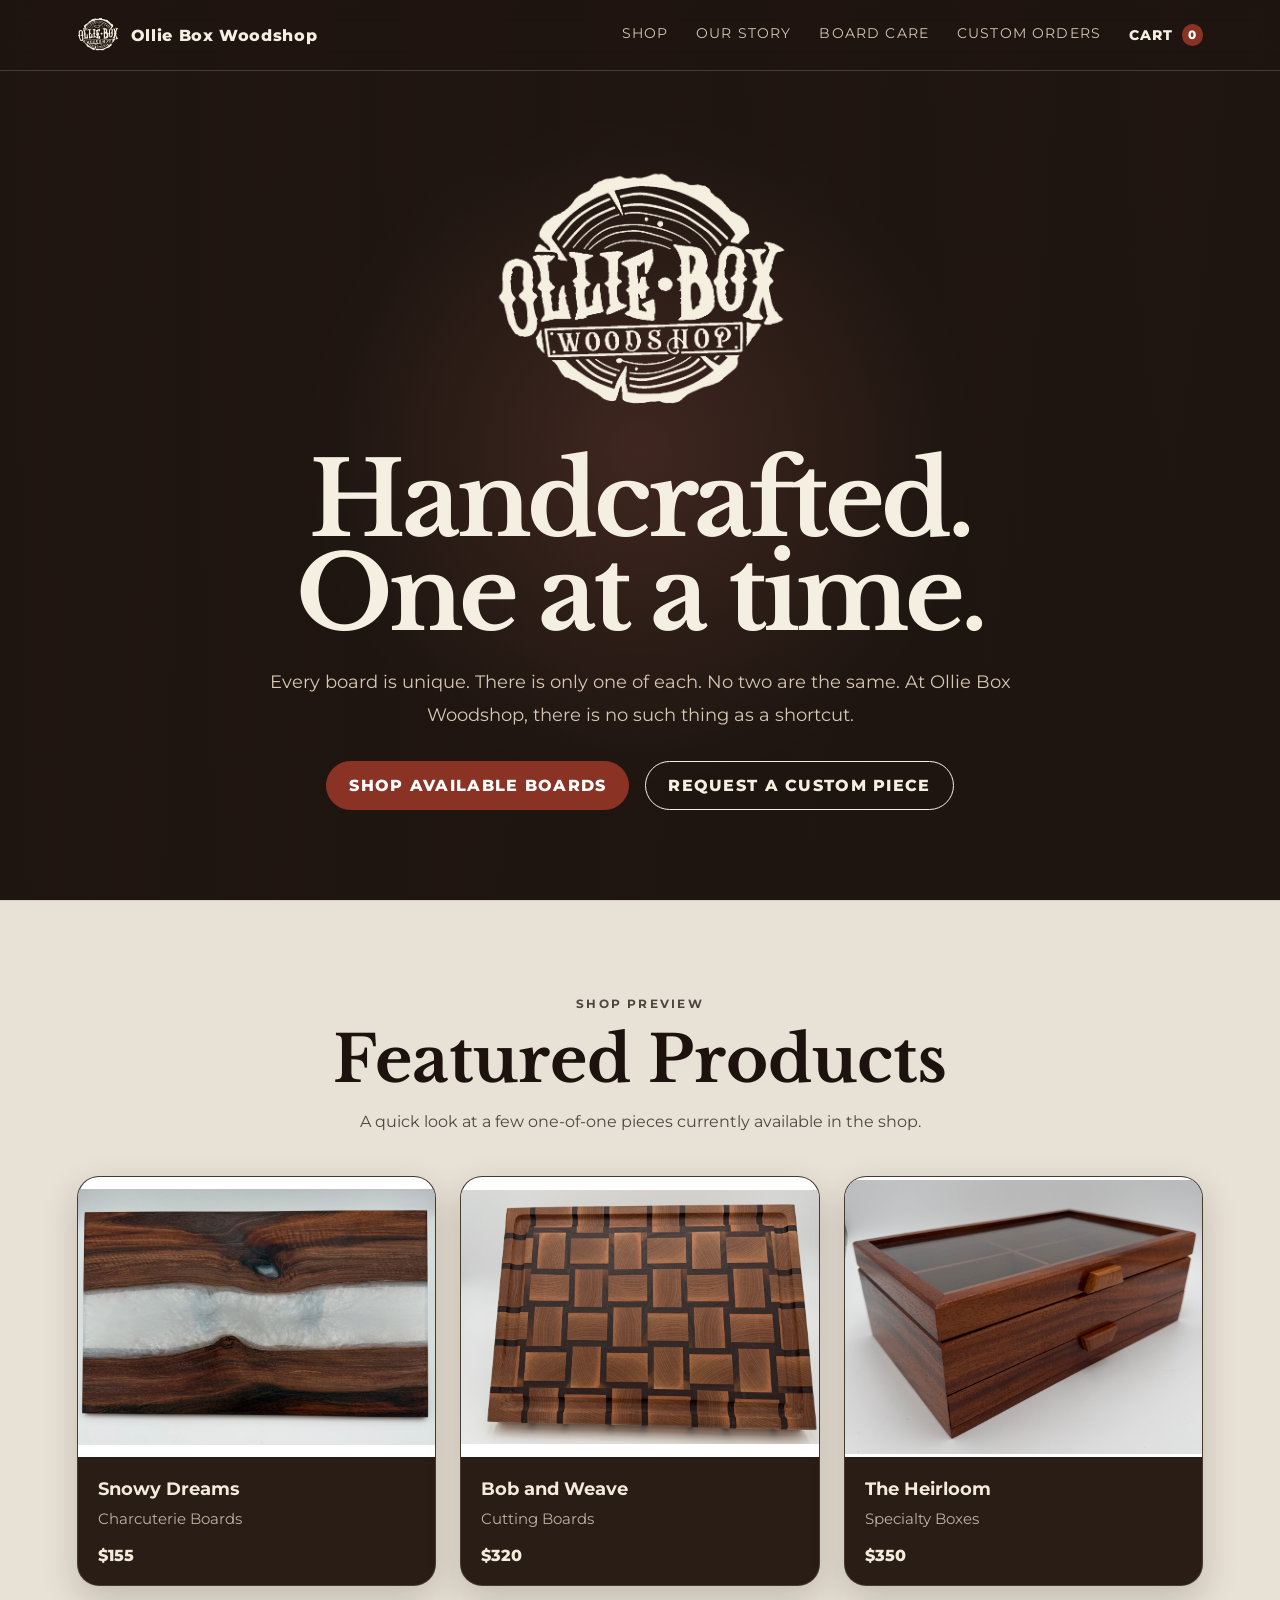
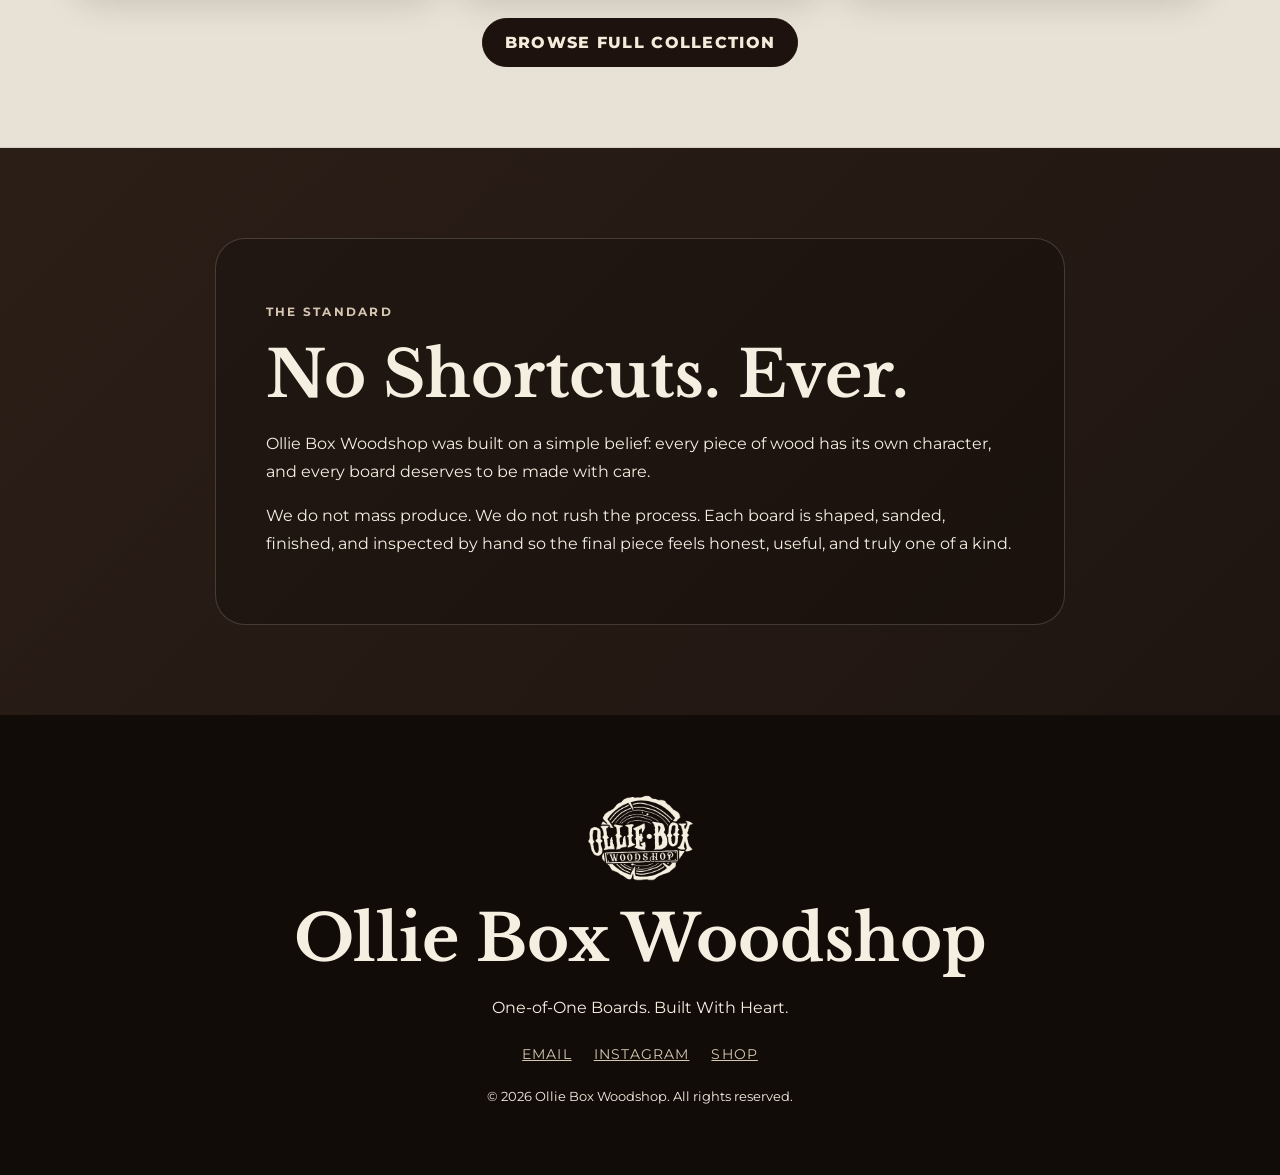
==== index.html @ d3691955 "Update index.html" ====
<!DOCTYPE html>
<html lang="en">
<head>
  <meta charset="UTF-8" />
  <meta name="viewport" content="width=device-width, initial-scale=1.0" />
  <title>Ollie Box Woodshop | One-of-One Boards</title>
  <meta name="description" content="Ollie Box Woodshop creates one-of-one handcrafted boards built with heart, integrity, and no shortcuts." />
  <link rel="preconnect" href="https://fonts.googleapis.com">
  <link rel="preconnect" href="https://fonts.gstatic.com" crossorigin>
  <link href="https://fonts.googleapis.com/css2?family=Libre+Baskerville:wght@400;700&family=Montserrat:wght@500;600;700;800&display=swap" rel="stylesheet">
  <link rel="stylesheet" href="styles.css" />
  <style>
    .hero-logo {
      background: transparent !important;
      border-radius: 0 !important;
      box-shadow: none !important;
      filter: none !important;
    }

    .footer img {
      background: transparent !important;
      border-radius: 0 !important;
      box-shadow: none !important;
      filter: brightness(0) saturate(100%) invert(92%) sepia(13%) saturate(318%) hue-rotate(337deg) brightness(105%) contrast(92%) !important;
    }

    .brand img {
      width: 42px;
      height: auto;
      background: transparent !important;
      border-radius: 0 !important;
      box-shadow: none !important;
      filter: brightness(0) saturate(100%) invert(92%) sepia(13%) saturate(318%) hue-rotate(337deg) brightness(105%) contrast(92%) !important;
    }

    .hero-logo {
      width: 300px;
      max-width: 60vw;
      height: auto !important;
      max-height: none !important;
      object-fit: contain !important;
      display: block;
      margin: 0 auto 0.5rem;
      padding-top: 0.25rem;
      filter: brightness(0) saturate(100%) invert(92%) sepia(13%) saturate(318%) hue-rotate(337deg) brightness(105%) contrast(92%) !important;
    }

    .hero h1 {
      font-size: clamp(4.25rem, 8vw, 6.5rem);
      line-height: 0.92;
      margin-bottom: 1.5rem;
      letter-spacing: -0.04em;
    }

    .home-featured-section {
      padding: 5rem 6vw;
      background: #e8e1d5;
      border-top: 1px solid rgba(29, 18, 13, 0.08);
      border-bottom: 1px solid rgba(29, 18, 13, 0.08);
    }

    .home-featured-header {
      max-width: 760px;
      margin: 0 auto 2.5rem;
      text-align: center;
    }

    .home-featured-header h2 {
      margin: 0.25rem 0 0.75rem;
      font-family: "Libre Baskerville", serif;
      font-size: clamp(2.5rem, 5vw, 4rem);
      line-height: 1;
      color: #1d120d;
    }

    .home-featured-header p {
      color: rgba(29, 18, 13, 0.75);
    }

    .home-featured-grid {
      display: grid;
      grid-template-columns: repeat(3, minmax(0, 1fr));
      gap: 1.5rem;
      max-width: 1180px;
      margin: 0 auto;
    }

    .home-product-card {
      display: flex;
      flex-direction: column;
      overflow: hidden;
      border: 1px solid rgba(244, 235, 218, 0.14);
      border-radius: 22px;
      background: #2a1d16;
      text-decoration: none;
      color: #f4ebda;
      transition: transform 0.2s ease, border-color 0.2s ease, background 0.2s ease, box-shadow 0.2s ease;
      box-shadow: 0 14px 36px rgba(29, 18, 13, 0.18);
    }

    .home-product-card:hover {
      transform: translateY(-6px);
      border-color: rgba(244, 235, 218, 0.32);
      background: #33231a;
      box-shadow: 0 18px 44px rgba(29, 18, 13, 0.24);
    }

    .home-product-card img {
      width: 100%;
      height: 280px;
      object-fit: contain;
      object-position: center;
      display: block;
      background: #ffffff;
      padding: 0;
      box-sizing: border-box;
      transform: none;
    }

    @media (max-width: 850px) {
      .hero {
        min-height: 86vh;
        padding: 7rem 1.25rem 4rem;
      }

      .hero-logo {
        width: 220px;
        max-width: 72vw;
        margin-bottom: 0.75rem;
        filter: brightness(0) saturate(100%) invert(92%) sepia(13%) saturate(318%) hue-rotate(337deg) brightness(105%) contrast(92%) !important;
      }

      .hero h1 {
        font-size: clamp(3.25rem, 16vw, 4.75rem);
        line-height: 0.94;
        margin-bottom: 1.25rem;
      }

      .hero-copy {
        max-width: 34rem;
        margin-left: auto;
        margin-right: auto;
        font-size: 1rem;
      }

      .hero-actions {
        width: 100%;
        align-items: stretch;
      }

      .hero-actions .btn {
        width: 100%;
        justify-content: center;
      }

      .home-featured-section {
        padding: 3.75rem 1.25rem;
      }

      .home-featured-header {
        margin-bottom: 2rem;
      }

      .home-featured-header h2 {
        font-size: clamp(2.25rem, 11vw, 3.25rem);
      }

      .home-product-card img {
        height: 260px;
      }
    }

    .home-product-info {
      padding: 1.25rem;
    }

    .home-product-info h3 {
      margin: 0 0 0.4rem;
      font-size: 1.15rem;
      color: #f4ebda;
    }

    .home-product-info p {
      margin: 0;
      color: rgba(244, 235, 218, 0.72);
      font-size: 0.95rem;
    }

    .home-product-price {
      display: block;
      margin-top: 0.8rem;
      font-weight: 800;
      color: #f4ebda;
    }

    .home-featured-actions {
      margin-top: 2rem;
      text-align: center;
    }

    .home-featured-actions .btn.secondary {
      background: #1d120d;
      border-color: #1d120d;
      color: #f4ebda;
    }

    .home-featured-actions .btn.secondary:hover {
      background: #2a1a13;
      border-color: #2a1a13;
      color: #f4ebda;
    }

    @media (max-width: 850px) {
      .home-featured-grid {
        grid-template-columns: 1fr;
        gap: 1.25rem;
      }

      .home-featured-actions .btn {
        width: 100%;
        justify-content: center;
      }
    }

    @media (max-width: 480px) {
      .hero {
        min-height: 82vh;
        padding-top: 6.5rem;
      }

      .hero-logo {
        width: 185px;
        max-width: 70vw;
        filter: brightness(0) saturate(100%) invert(92%) sepia(13%) saturate(318%) hue-rotate(337deg) brightness(105%) contrast(92%) !important;
      }

      .hero h1 {
        font-size: clamp(2.85rem, 15vw, 3.8rem);
      }

      .hero-copy {
        font-size: 0.95rem;
      }

      .home-product-card img {
        height: 230px;
      }
    }
  </style>
</head>
<body>
  <script>
window.SnipcartSettings = {
  publicApiKey: "YTI4NmY1ZGUtOWUxNy00MzVjLWI1ODAtMzYwZTI5MWE0ZTdlNjM5MTM4NjkxNjg4MDY2MTky",
  loadStrategy: "on-user-interaction",
  modalStyle: "side",
};
</script>

<script async src="https://cdn.snipcart.com/themes/v3.4.1/default/snipcart.js"></script>

<link rel="stylesheet" href="https://cdn.snipcart.com/themes/v3.4.1/default/snipcart.css" />

<div hidden id="snipcart"
data-api-key="YTI4NmY1ZGUtOWUxNy00MzVjLWI1ODAtMzYwZTI5MWE0ZTdlNjM5MTM4NjkxNjg4MDY2MTky"
data-config-add-product-behavior="none"
data-config-modal-style="side"></div>
  <header class="site-header">
    <a class="brand" href="index.html" aria-label="Ollie Box Woodshop Home">
      <img src="assets/logo-transparent.png" alt="Ollie Box Woodshop logo" />
      <span>Ollie Box Woodshop</span>
    </a>

<nav class="nav-links" aria-label="Main navigation">
  <a href="shop.html">Shop</a>
  <a href="our-story.html">Our Story</a>
  <a href="board-care.html">Board Care</a>
  <a href="custom-orders.html">Custom Orders</a>
  <button class="cart-button snipcart-checkout" type="button">
  Cart <span class="snipcart-items-count">0</span>
</button>
</nav>

    <button class="menu-toggle" aria-label="Open menu">☰</button>
  </header>

  <main id="home">
    <section class="hero">
      <div class="hero-overlay"></div>
      <div class="hero-content reveal">
        <img class="hero-logo" src="assets/logo-transparent.png" alt="Ollie Box Woodshop logo" />
        <h1>Handcrafted.<br>One at a time.</h1>
        <p class="hero-copy">Every board is unique. There is only one of each. No two are the same. At Ollie Box Woodshop, there is no such thing as a shortcut.</p>
        <div class="hero-actions">
          <a class="btn primary" href="shop.html">Shop Available Boards</a>
          <a class="btn secondary" href="custom-orders.html">Request a Custom Piece</a>
        </div>
      </div>
    </section>

    <section class="home-featured-section reveal" aria-labelledby="featured-boards-title">
      <div class="home-featured-header">
        <p class="eyebrow">Shop preview</p>
        <h2 id="featured-boards-title">Featured Products</h2>
        <p>A quick look at a few one-of-one pieces currently available in the shop.</p>
      </div>

      <div id="homeFeaturedProducts" class="home-featured-grid"></div>

      <div class="home-featured-actions">
        <a class="btn secondary" href="shop.html">Browse Full Collection</a>
      </div>
    </section>


    <section id="story" class="section story-section">
      <div class="story-card reveal">
        <p class="eyebrow">The standard</p>
        <h2>No Shortcuts. Ever.</h2>
        <p>Ollie Box Woodshop was built on a simple belief: every piece of wood has its own character, and every board deserves to be made with care.</p>
        <p>We do not mass produce. We do not rush the process. Each board is shaped, sanded, finished, and inspected by hand so the final piece feels honest, useful, and truly one of a kind.</p>
      </div>
    </section>
  </main>

  <footer id="contact" class="footer">
    <img src="assets/logo-transparent.png" alt="Ollie Box Woodshop logo" />
    <h2>Ollie Box Woodshop</h2>
    <p>One-of-One Boards. Built With Heart.</p>
    <div class="footer-links">
      <a href="mailto:ollieboxwoodshop@gmail.com">Email</a>
      <a href="https://instagram.com/ollieboxwoodshop" target="_blank" rel="noreferrer">Instagram</a>
      <a href="shop.html">Shop</a>
    </div>
    <small>© <span id="year"></span> Ollie Box Woodshop. All rights reserved.</small>
  </footer>

  <script>
    async function loadHomeFeaturedProducts() {
      const featuredContainer = document.getElementById("homeFeaturedProducts");
      if (!featuredContainer) return;

      try {
        const productPaths = ["products.json", "./products.json", "data/products.json", "assets/products.json"];
        let response = null;

        for (const path of productPaths) {
          response = await fetch(path, { cache: "no-store" });
          if (response.ok) break;
        }

        if (!response || !response.ok) throw new Error("Could not load products file");

        const products = await response.json();
        const productList = Array.isArray(products)
          ? products
          : products.products || products.items || products.boards || [];

        const availableProducts = productList.filter((product) => {
          const stockValue = Number(product.stock ?? product.inventory ?? product.quantity ?? 1);
          return stockValue > 0 && product.soldOut !== true;
        });

        const featuredProducts = availableProducts
          .filter((product) => product.featured === true || product.featured === "true")
          .slice(0, 3);

        const productsToShow = featuredProducts.length > 0
          ? featuredProducts
          : availableProducts.slice(0, 3);

        if (productsToShow.length === 0) {
          featuredContainer.innerHTML = "<p>No boards are currently available. Check back soon.</p>";
          return;
        }

        featuredContainer.innerHTML = productsToShow.map((product) => {
          const productName = product.name || product.title || "One-of-One Board";
          const rawPrice = product.price ?? product.priceAmount ?? product.amount ?? product.cost ?? "";
          const numericPrice = typeof rawPrice === "number"
            ? rawPrice
            : Number(String(rawPrice).replace(/[^0-9.]/g, ""));
          const productPrice = Number.isFinite(numericPrice) && numericPrice > 0
            ? `$${numericPrice.toLocaleString()}`
            : "View details";
          const productImage = Array.isArray(product.images) && product.images.length > 0
            ? product.images[0]
            : product.image || product.imageUrl || product.mainImage || product.photo || product.thumbnail || "";
          const rawCategory = product.category || product.woodType || "Handcrafted board";
          const productCategory = String(rawCategory)
            .replace(/-/g, " ")
            .replace(/\b\w/g, (letter) => letter.toUpperCase());
          const productId = product.id || product.slug || productName.toLowerCase().replace(/[^a-z0-9]+/g, "-").replace(/^-|-$/g, "");

          return `
            <a class="home-product-card" href="shop.html#${productId}">
              ${productImage ? `<img src="${productImage}" alt="${productName}">` : ""}
              <div class="home-product-info">
                <h3>${productName}</h3>
                <p>${productCategory}</p>
                <span class="home-product-price">${productPrice}</span>
              </div>
            </a>
          `;
        }).join("");
      } catch (error) {
        console.error("Featured boards failed to load:", error);
        featuredContainer.innerHTML = "<p>Featured boards are loading soon.</p>";
      }
    }

    loadHomeFeaturedProducts();
  </script>
  <script src="script.js"></script>
</body>
</html>
---- styles.css ----
:root {
  --dark: #1f1510;
  --wood: #2b1e17;
  --wood-light: #4a2f22;
  --cream: #f5efe2;
  --muted: #d6c7b3;
  --rust: #8a3324;
  --rust-dark: #632317;
  --line: rgba(245, 239, 226, 0.18);
  --shadow: 0 20px 60px rgba(0, 0, 0, 0.35);
}

* { box-sizing: border-box; }
html { scroll-behavior: smooth; }
body {
  margin: 0;
  background: var(--dark);
  color: var(--cream);
  font-family: Montserrat, Arial, sans-serif;
}
a { color: inherit; }

.site-header {
  position: fixed;
  z-index: 10;
  top: 0;
  width: 100%;
  display: flex;
  align-items: center;
  justify-content: space-between;
  padding: 14px 6vw;
  background: rgba(31, 21, 16, 0.88);
  backdrop-filter: blur(12px);
  border-bottom: 1px solid var(--line);
}
.brand { display: flex; align-items: center; gap: 12px; text-decoration: none; font-weight: 800; letter-spacing: .04em; }
.brand img {
  width: 42px;
  height: auto;
  object-fit: contain;
  background: transparent !important;
  border-radius: 0 !important;
  box-shadow: none !important;
  filter: brightness(0) saturate(100%) invert(92%) sepia(13%) saturate(318%) hue-rotate(337deg) brightness(105%) contrast(92%) !important;
}
.nav-links { display: flex; gap: 28px; font-size: 0.9rem; text-transform: uppercase; letter-spacing: .08em; }
.nav-links a { text-decoration: none; color: var(--muted); }
.nav-links a:hover { color: var(--cream); }
.menu-toggle { display: none; background: none; color: var(--cream); border: 0; font-size: 1.8rem; }

.hero {
  position: relative;
  min-height: 100vh;
  display: grid;
  place-items: center;
  text-align: center;
  padding: 130px 24px 70px;
  background:
    radial-gradient(circle at center, rgba(138,51,36,.18), transparent 38%),
    linear-gradient(135deg, rgba(31,21,16,.85), rgba(31,21,16,.95)),
    repeating-linear-gradient(90deg, #21150f 0, #2f1f17 90px, #241812 180px);
}
.hero-content { max-width: 900px; }
.hero-logo { width: min(280px, 65vw); border-radius: 50%; box-shadow: var(--shadow); margin-bottom: 24px; }
.eyebrow { color: var(--muted); text-transform: uppercase; letter-spacing: .18em; font-weight: 700; font-size: .78rem; }
h1, h2, h3 { margin: 0; }
h1 { font-family: 'Libre Baskerville', serif; font-size: clamp(3rem, 8vw, 6.8rem); line-height: .95; }
h2 { font-family: 'Libre Baskerville', serif; font-size: clamp(2rem, 5vw, 4rem); }
h3 { font-size: 1.1rem; }
p { line-height: 1.75; }
.hero-copy { max-width: 720px; margin: 24px auto; color: var(--muted); font-size: 1.15rem; }
.hero-actions { display: flex; justify-content: center; gap: 16px; flex-wrap: wrap; }
.btn {
  display: inline-flex;
  align-items: center;
  justify-content: center;
  border: 1px solid var(--cream);
  padding: 14px 22px;
  border-radius: 999px;
  text-decoration: none;
  font-weight: 800;
  text-transform: uppercase;
  letter-spacing: .08em;
  cursor: pointer;
}
.btn.primary { background: var(--rust); border-color: var(--rust); color: white; }
.btn.primary:hover { background: var(--rust-dark); }
.btn.secondary:hover { background: rgba(245,239,226,.1); }
.btn.small { padding: 10px 16px; font-size: .75rem; background: transparent; color: var(--cream); }

.motto-band { padding: 42px 20px; text-align: center; background: var(--cream); color: var(--dark); }
.motto-band p { font-family: 'Libre Baskerville', serif; font-size: clamp(1.4rem, 3vw, 2.5rem); margin: 0 auto; max-width: 900px; }
.section { padding: 90px 6vw; }
.section-heading { max-width: 760px; margin: 0 auto 44px; text-align: center; }
.section-heading p { color: var(--muted); }
.product-grid { display: grid; grid-template-columns: repeat(3, minmax(0, 1fr)); gap: 26px; }
.product-card { background: rgba(245,239,226,.06); border: 1px solid var(--line); border-radius: 26px; overflow: hidden; box-shadow: var(--shadow); }
.product-image { height: 280px; display: grid; place-items: center; color: rgba(255,255,255,.82); font-weight: 800; letter-spacing: .08em; text-transform: uppercase; }
.product-image.walnut { background: linear-gradient(135deg, #2a160d, #7a4b2d); }
.product-image.maple { background: linear-gradient(135deg, #b8874a, #ead0a0); color: #2b1e17; }
.product-image.cherry { background: linear-gradient(135deg, #541f16, #b25a38); }
.product-info { padding: 24px; }
.badge { display: inline-flex; margin-bottom: 16px; border: 1px solid var(--line); border-radius: 999px; padding: 7px 12px; color: var(--muted); font-size: .72rem; text-transform: uppercase; letter-spacing: .1em; }
.sold { opacity: .62; }
.sold-badge { color: #fff; border-color: #fff; }
.price { font-size: 1.35rem; color: var(--cream); font-weight: 800; }
.story-section { background: linear-gradient(135deg, var(--wood), var(--dark)); }
.story-card { max-width: 850px; margin: 0 auto; padding: 50px; border: 1px solid var(--line); border-radius: 30px; background: rgba(0,0,0,.18); }
.care-grid { display: grid; grid-template-columns: repeat(3, 1fr); gap: 22px; }
.care-item { border: 1px solid var(--line); border-radius: 24px; padding: 28px; background: rgba(245,239,226,.05); }
.custom-section { display: grid; grid-template-columns: .9fr 1.1fr; gap: 42px; align-items: start; background: var(--cream); color: var(--dark); }
.custom-section .eyebrow { color: var(--rust); }
.custom-form { display: grid; gap: 16px; background: white; padding: 28px; border-radius: 28px; box-shadow: var(--shadow); }
label { display: grid; gap: 8px; font-weight: 800; font-size: .85rem; text-transform: uppercase; letter-spacing: .06em; }
input, textarea { width: 100%; padding: 14px; border: 1px solid #c9b9a4; border-radius: 12px; font: inherit; }
.footer { text-align: center; padding: 70px 24px; background: #120c09; }
.footer img {
  width: 110px;
  height: auto;
  background: transparent !important;
  border-radius: 0 !important;
  box-shadow: none !important;
  filter: brightness(0) saturate(100%) invert(92%) sepia(13%) saturate(318%) hue-rotate(337deg) brightness(105%) contrast(92%) !important;
}
.footer-links { display: flex; justify-content: center; gap: 22px; margin: 24px 0; flex-wrap: wrap; }
.footer-links a { color: var(--muted); text-transform: uppercase; letter-spacing: .08em; font-size: .85rem; }
.product-modal { max-width: 560px; border: 1px solid var(--line); border-radius: 28px; padding: 0; background: var(--dark); color: var(--cream); box-shadow: var(--shadow); }
.product-modal::backdrop { background: rgba(0,0,0,.7); }
.modal-body { padding: 34px; }
.modal-close { float: right; margin: 16px; border: 0; background: transparent; color: var(--cream); font-size: 2rem; cursor: pointer; }
.fine-print { color: var(--muted); font-size: .82rem; }
.reveal { opacity: 0; transform: translateY(18px); transition: .7s ease; }
.reveal.visible { opacity: 1; transform: translateY(0); }

@media (max-width: 850px) {
  .nav-links { display: none; position: absolute; top: 75px; left: 0; right: 0; flex-direction: column; background: var(--dark); padding: 24px 6vw; border-bottom: 1px solid var(--line); }
  .nav-links.open { display: flex; }
  .menu-toggle { display: block; }
  .product-grid, .care-grid, .custom-section { grid-template-columns: 1fr; }
  .story-card { padding: 30px; }
  .brand span { display: none; }
}

/* SHOP PAGE LEFT SIDEBAR LAYOUT */
.shop-layout {
  display: grid;
  grid-template-columns: 220px minmax(0, 1fr);
  gap: 50px;
  max-width: 1400px;
  margin: 0 auto;
  align-items: start;
}

.shop-sidebar {
  position: sticky;
  top: 120px;
  align-self: start;
}

.sidebar-title {
  color: var(--muted);
  font-size: 0.75rem;
  text-transform: uppercase;
  letter-spacing: 0.15em;
  margin: 0 0 20px;
  font-weight: 800;
}

.sidebar-link {
  display: block;
  padding: 12px 0;
  color: var(--cream);
  text-decoration: none;
  font-size: 1rem;
  font-weight: 700;
  border-bottom: 1px solid rgba(245, 239, 226, 0.08);
  transition: 0.2s ease;
}

.sidebar-link:hover {
  color: var(--muted);
  padding-left: 6px;
}

.shop-content {
  width: 100%;
  min-width: 0;
}

.shop-content .shop-category-section {
  display: block;
  scroll-margin-top: 115px;
  margin-bottom: 110px;
}

.shop-content .shop-category-section:last-child {
  margin-bottom: 0;
}

.shop-content .category-heading {
  text-align: left;
  margin: 0 0 28px;
  max-width: 850px;
}

.shop-content .category-heading h3,
.shop-content .category-heading h2 {
  font-family: 'Libre Baskerville', serif;
  font-size: clamp(1.8rem, 4vw, 3rem);
  margin-bottom: 10px;
}

.shop-content .category-heading p {
  color: var(--muted);
  margin: 0;
}

@media (max-width: 850px) {
  .shop-layout {
    grid-template-columns: 1fr;
    gap: 28px;
  }

  .shop-sidebar {
    position: static;
    border-bottom: 1px solid var(--line);
    padding-bottom: 16px;
  }

  .shop-content .category-heading {
    text-align: center;
    margin-left: auto;
    margin-right: auto;
  }
}
/* Homepage layout fix */
#home {
  background: var(--dark);
  color: var(--cream);
}

.hero {
  min-height: 100vh;
  display: grid;
  place-items: center;
  position: relative;
  padding: 140px 6vw 90px;
  background:
    radial-gradient(circle at center, rgba(138, 51, 36, 0.2), transparent 38%),
    linear-gradient(135deg, rgba(31, 21, 16, 0.92), rgba(31, 21, 16, 1)),
    repeating-linear-gradient(90deg, #21150f 0, #2f1f17 90px, #241812 180px);
  text-align: center;
  overflow: hidden;
}

.hero-overlay {
  position: absolute;
  inset: 0;
  background: radial-gradient(circle at center, rgba(255, 255, 255, 0.05), transparent 44%);
  pointer-events: none;
}

.hero-content {
  position: relative;
  z-index: 2;
  max-width: 920px;
  margin: 0 auto;
  opacity: 1 !important;
  transform: none !important;
  visibility: visible !important;
}

.reveal {
  opacity: 1 !important;
  transform: none !important;
  visibility: visible !important;
}

.hero-logo {
  width: 150px;
  height: 150px;
  object-fit: cover;
  border-radius: 50%;
  margin: 0 auto 24px;
  display: block;
}

.hero h1 {
  font-family: 'Libre Baskerville', serif;
  font-size: clamp(3rem, 8vw, 6rem);
  line-height: 1.05;
  margin: 10px 0 22px;
  color: var(--cream);
}

.hero-copy {
  max-width: 760px;
  margin: 0 auto 30px;
  color: var(--muted);
  font-size: 1.12rem;
  line-height: 1.8;
}

.hero-actions {
  display: flex;
  justify-content: center;
  gap: 16px;
  flex-wrap: wrap;
}

.motto-band,
.section,
.footer {
  display: block;
  opacity: 1 !important;
  visibility: visible !important;
}

@media (max-width: 700px) {
  .hero {
    padding: 120px 5vw 80px;
  }

  .hero-logo {
    width: 120px;
    height: 120px;
  }
}

/* Board Care standalone page contrast */
.board-care-dark-section {
  background:
    radial-gradient(circle at center, rgba(138, 51, 36, 0.16), transparent 38%),
    linear-gradient(135deg, #1f1510, #241812);
  color: var(--cream);
}

.board-care-light-section {
  background: #f5efe2 !important;
  color: #1f1510 !important;
}

.board-care-light-section .story-card,
.board-care-light-section .care-card,
.board-care-light-section .care-item {
  background: rgba(255, 255, 255, 0.72) !important;
  border: 1px solid rgba(31, 21, 16, 0.16) !important;
  box-shadow: 0 18px 45px rgba(31, 21, 16, 0.12);
  color: #1f1510 !important;
}

.board-care-light-section h2,
.board-care-light-section h3,
.board-care-light-section p,
.board-care-light-section strong,
.board-care-light-section .eyebrow {
  color: #1f1510 !important;
}

.board-care-dark-section .story-card,
.board-care-dark-section .care-card,
.board-care-dark-section .care-item {
  background: rgba(245, 239, 226, 0.06);
  border: 1px solid rgba(245, 239, 226, 0.18);
}

/* Board Care care cards polish */
.board-care-light-section .care-grid {
  max-width: 1280px;
  margin: 0 auto;
  gap: 26px;
}

.board-care-light-section .care-card,
.board-care-light-section .care-item {
  border-radius: 24px;
  padding: 34px;
  background: rgba(255, 255, 255, 0.62) !important;
  border: 1px solid rgba(31, 21, 16, 0.12) !important;
  box-shadow: 0 18px 45px rgba(31, 21, 16, 0.10);
}

.board-care-light-section .care-card h3,
.board-care-light-section .care-item h3 {
  margin-bottom: 14px;
  color: #1f1510 !important;
}

.board-care-light-section .care-card p,
.board-care-light-section .care-item p {
  margin: 0;
  color: #1f1510 !important;
}

/* Our Story page */
.small-hero {
  min-height: 68vh;
}

.story-hero {
  padding-top: 150px;
}

.story-page-grid {
  max-width: 1280px;
  margin: 0 auto;
  display: grid;
  grid-template-columns: 0.88fr 1.12fr;
  gap: 64px;
  align-items: center;
}

.story-page-grid.reverse {
  grid-template-columns: 0.95fr 1.05fr;
}

.story-page-copy h2 {
  margin-bottom: 24px;
  font-size: clamp(2.5rem, 5vw, 5rem);
  line-height: 0.98;
}

.story-page-copy p {
  color: var(--muted);
  font-size: 1.02rem;
  line-height: 1.7;
  margin: 0 0 22px;
}

.story-light-section {
  background: var(--cream);
  color: var(--dark);
}

.story-light-section .eyebrow {
  color: var(--rust);
}

.story-light-section .story-page-copy p {
  color: #3b2a20;
}

.story-image-card {
  border-radius: 30px;
  overflow: hidden;
  border: 1px solid var(--line);
  box-shadow: var(--shadow);
  background: rgba(245, 239, 226, 0.06);
  display: flex;
  align-items: center;
  justify-content: center;
}

.story-light-section .story-image-card {
  border: 1px solid rgba(31, 21, 16, 0.14);
}

.story-image-card img {
  width: 100%;
  height: 620px;
  object-fit: cover;
  object-position: center;
  display: block;
}

.story-image-card.portrait img {
  object-position: center top;
}

.story-quote-band {
  border-top: 1px solid rgba(31, 21, 16, 0.12);
  border-bottom: 1px solid rgba(31, 21, 16, 0.12);
}

@media (max-width: 900px) {
  .story-page-grid,
  .story-page-grid.reverse {
    grid-template-columns: 1fr;
  }

  .story-image-card img {
    height: 420px;
  }

  .story-page-copy h2 {
    font-size: clamp(2.5rem, 12vw, 4rem);
  }
}.cart-button {
  border: none;
  background: transparent;
  color: var(--cream);
  border-radius: 0;
  padding: 0;
  font-family: Montserrat, Arial, sans-serif;
  font-size: inherit;
  font-weight: 800;
  letter-spacing: 0.08em;
  text-transform: uppercase;
  cursor: pointer;
  display: inline-flex;
  align-items: center;
  gap: 8px;
  transition: 0.25s ease;
}

.cart-button:hover {
  color: #fff;
}

.snipcart-items-count {
  display: inline-flex;
  align-items: center;
  justify-content: center;
  min-width: 1.35rem;
  height: 1.35rem;
  border-radius: 999px;
  background: var(--rust);
  color: #fff;
  font-size: 0.75rem;
  line-height: 1;
  padding: 0 0.35rem;
}

.add-cart-btn {
  background: var(--rust);
  color: #fff;
  border: 1px solid var(--rust);
  margin-top: 12px;
  padding: 12px 24px;
  border-radius: 999px;
  font-family: Montserrat, Arial, sans-serif;
  font-weight: 800;
  text-transform: uppercase;
  letter-spacing: 0.08em;
  cursor: pointer;
  transition: 0.25s ease;
  display: inline-flex;
  align-items: center;
  justify-content: center;
}

.add-cart-btn:hover {
  background: #a23d2d;
  border-color: #a23d2d;
  transform: translateY(-1px);
}


.disabled-btn,
.sold-out-btn {
  background: #777 !important;
  border-color: #777 !important;
  color: #eee !important;
  cursor: not-allowed !important;
  opacity: 0.72;
  pointer-events: none;
}

.disabled-btn:hover,
.sold-out-btn:hover {
  background: #777 !important;
  border-color: #777 !important;
  color: #eee !important;
  transform: none !important;
}
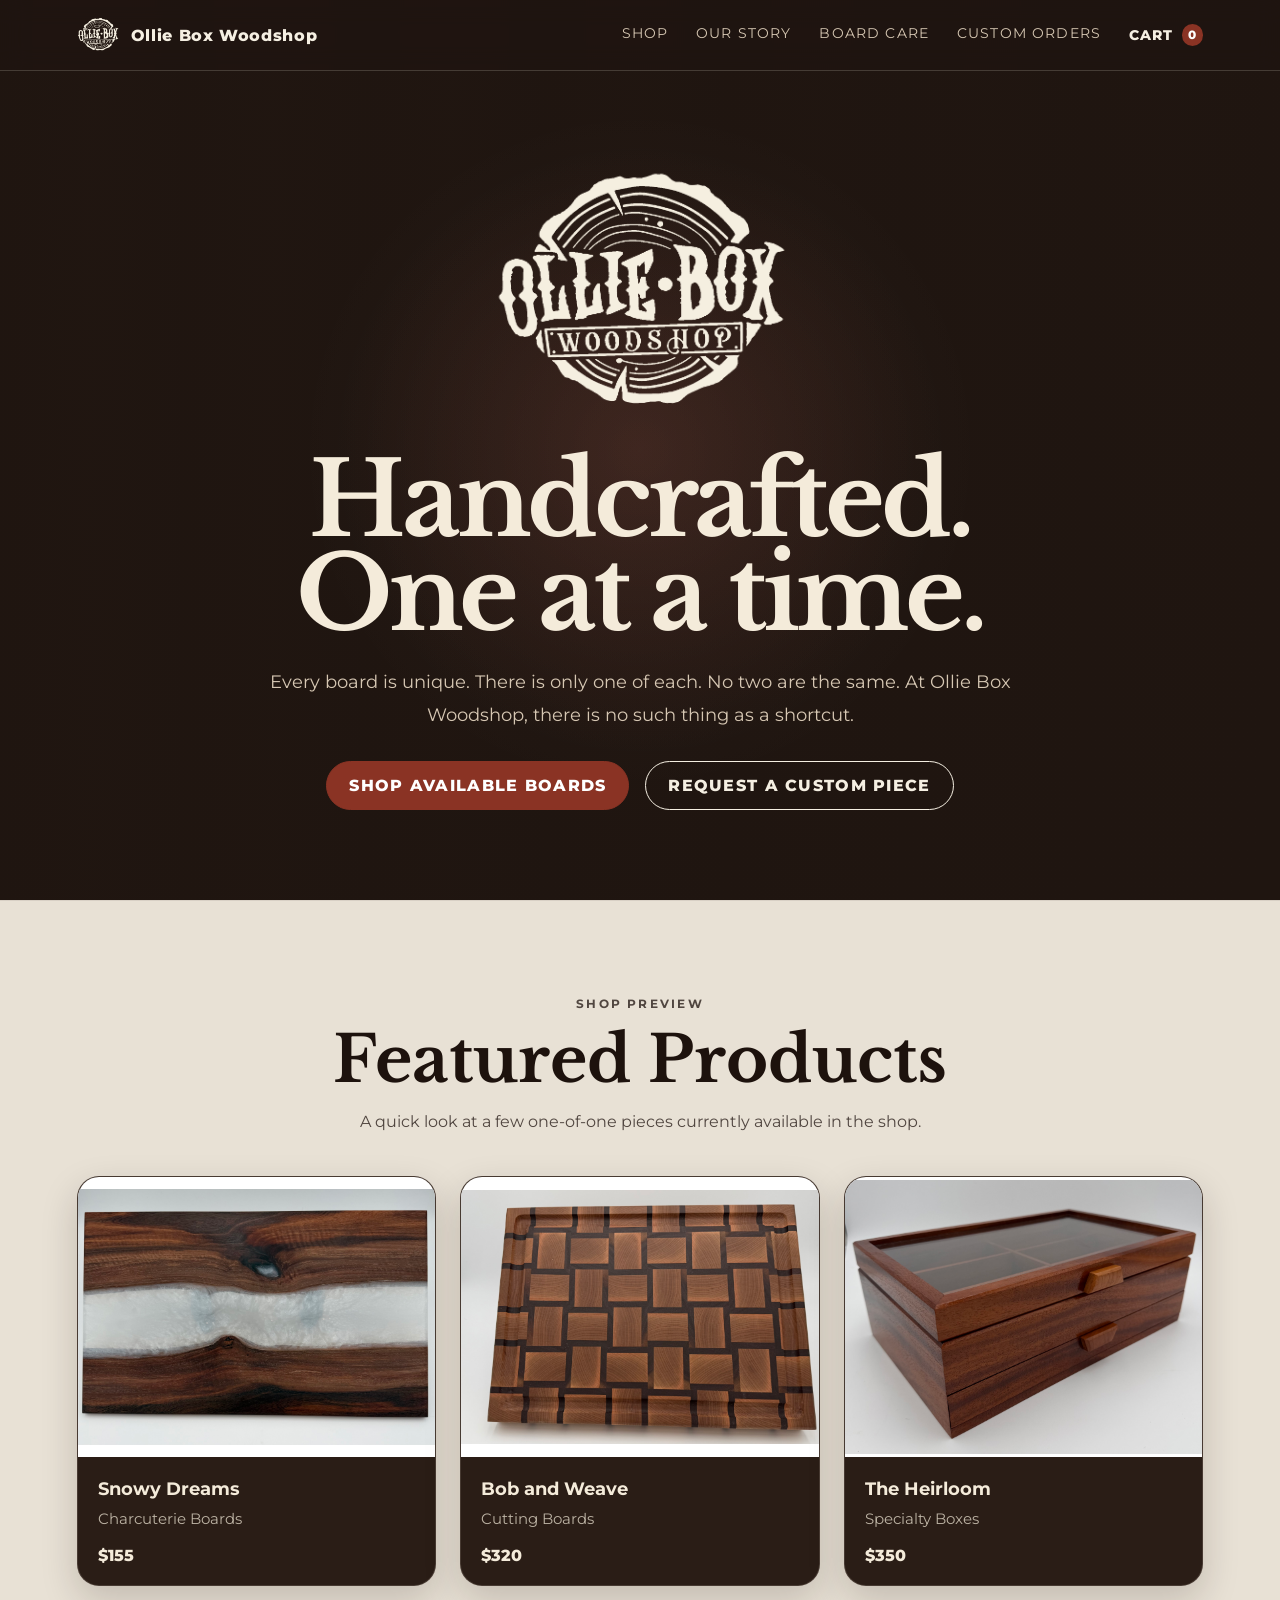
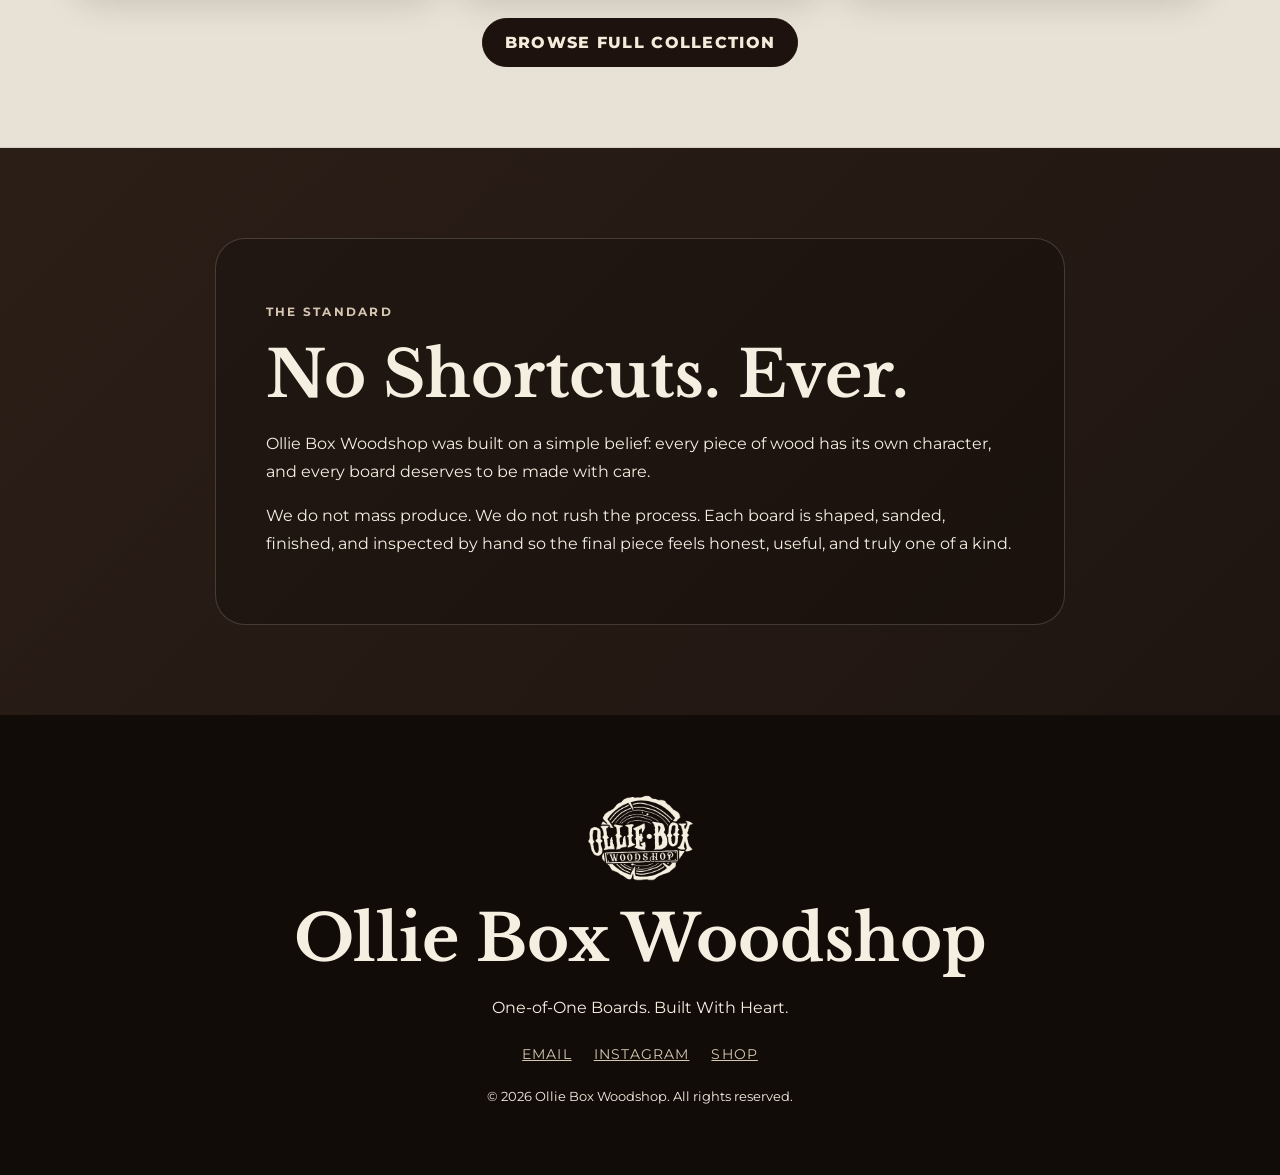
==== commit 6791740e: "Update index.html" ====
--- a/index.html
+++ b/index.html
@@ -50,6 +50,7 @@
       line-height: 0.92;
       margin-bottom: 1.5rem;
       letter-spacing: -0.04em;
+      color: #f4ebda;
     }
 
     .home-featured-section {
@@ -127,7 +128,6 @@
         width: 220px;
         max-width: 72vw;
         margin-bottom: 0.75rem;
-        filter: brightness(0) saturate(100%) invert(92%) sepia(13%) saturate(318%) hue-rotate(337deg) brightness(105%) contrast(92%) !important;
       }
 
       .hero h1 {
@@ -231,7 +231,6 @@
       .hero-logo {
         width: 185px;
         max-width: 70vw;
-        filter: brightness(0) saturate(100%) invert(92%) sepia(13%) saturate(318%) hue-rotate(337deg) brightness(105%) contrast(92%) !important;
       }
 
       .hero h1 {
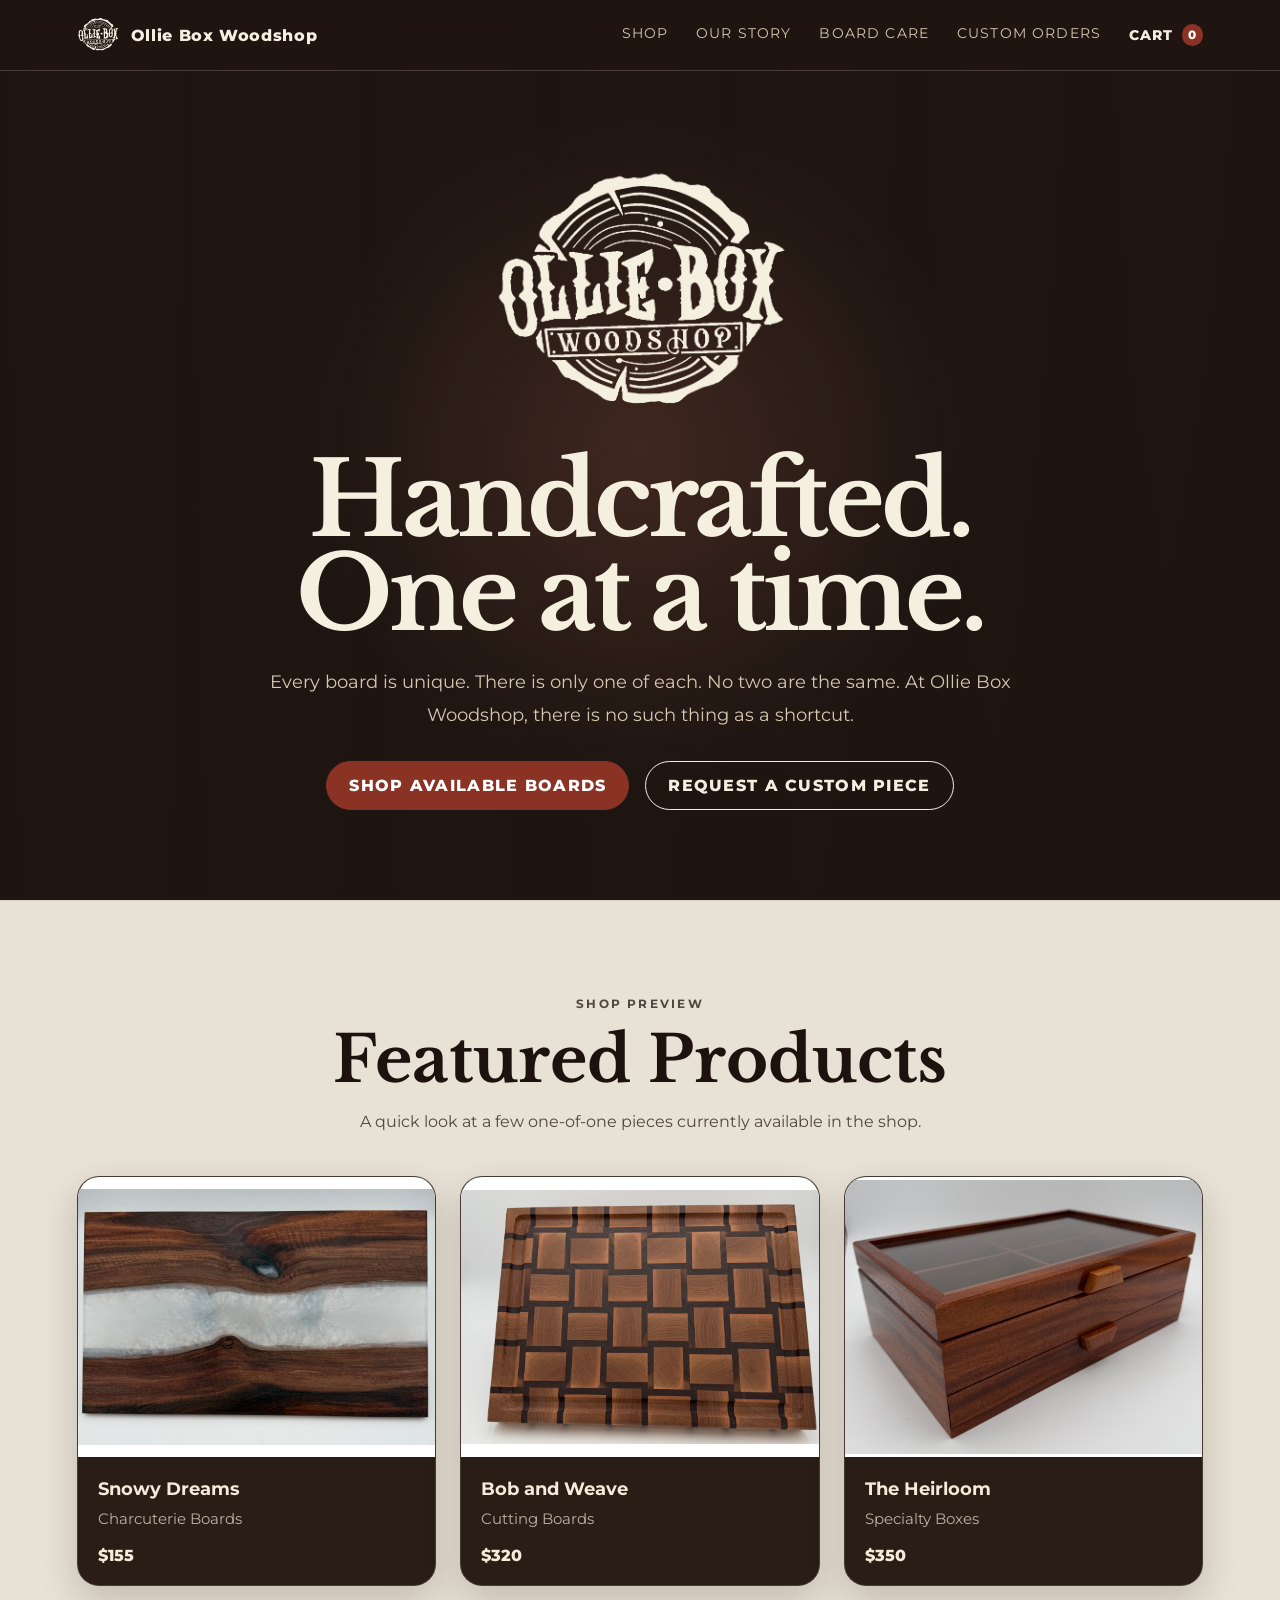
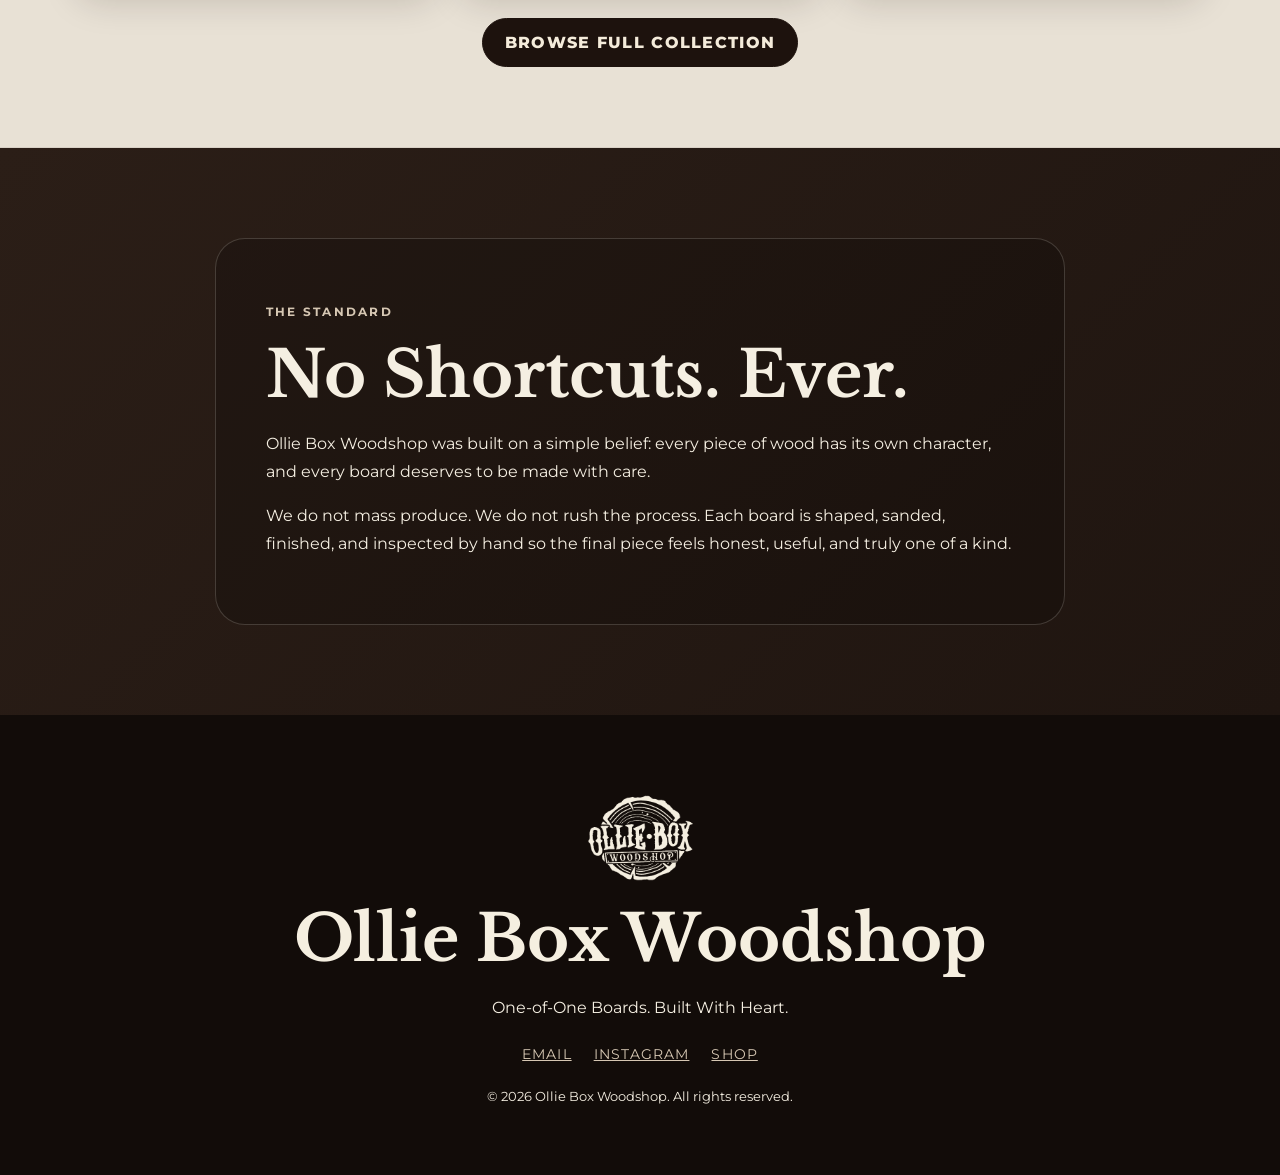
==== commit c9fde528: "Update index.html" ====
--- a/index.html
+++ b/index.html
@@ -50,7 +50,13 @@
       line-height: 0.92;
       margin-bottom: 1.5rem;
       letter-spacing: -0.04em;
-      color: #f4ebda;
+      color: #ffffff;
+      filter: brightness(0) saturate(100%) invert(92%) sepia(13%) saturate(318%) hue-rotate(337deg) brightness(105%) contrast(92%) !important;
+    }
+
+    .footer h2 {
+      color: #ffffff;
+      filter: brightness(0) saturate(100%) invert(92%) sepia(13%) saturate(318%) hue-rotate(337deg) brightness(105%) contrast(92%) !important;
     }
 
     .home-featured-section {
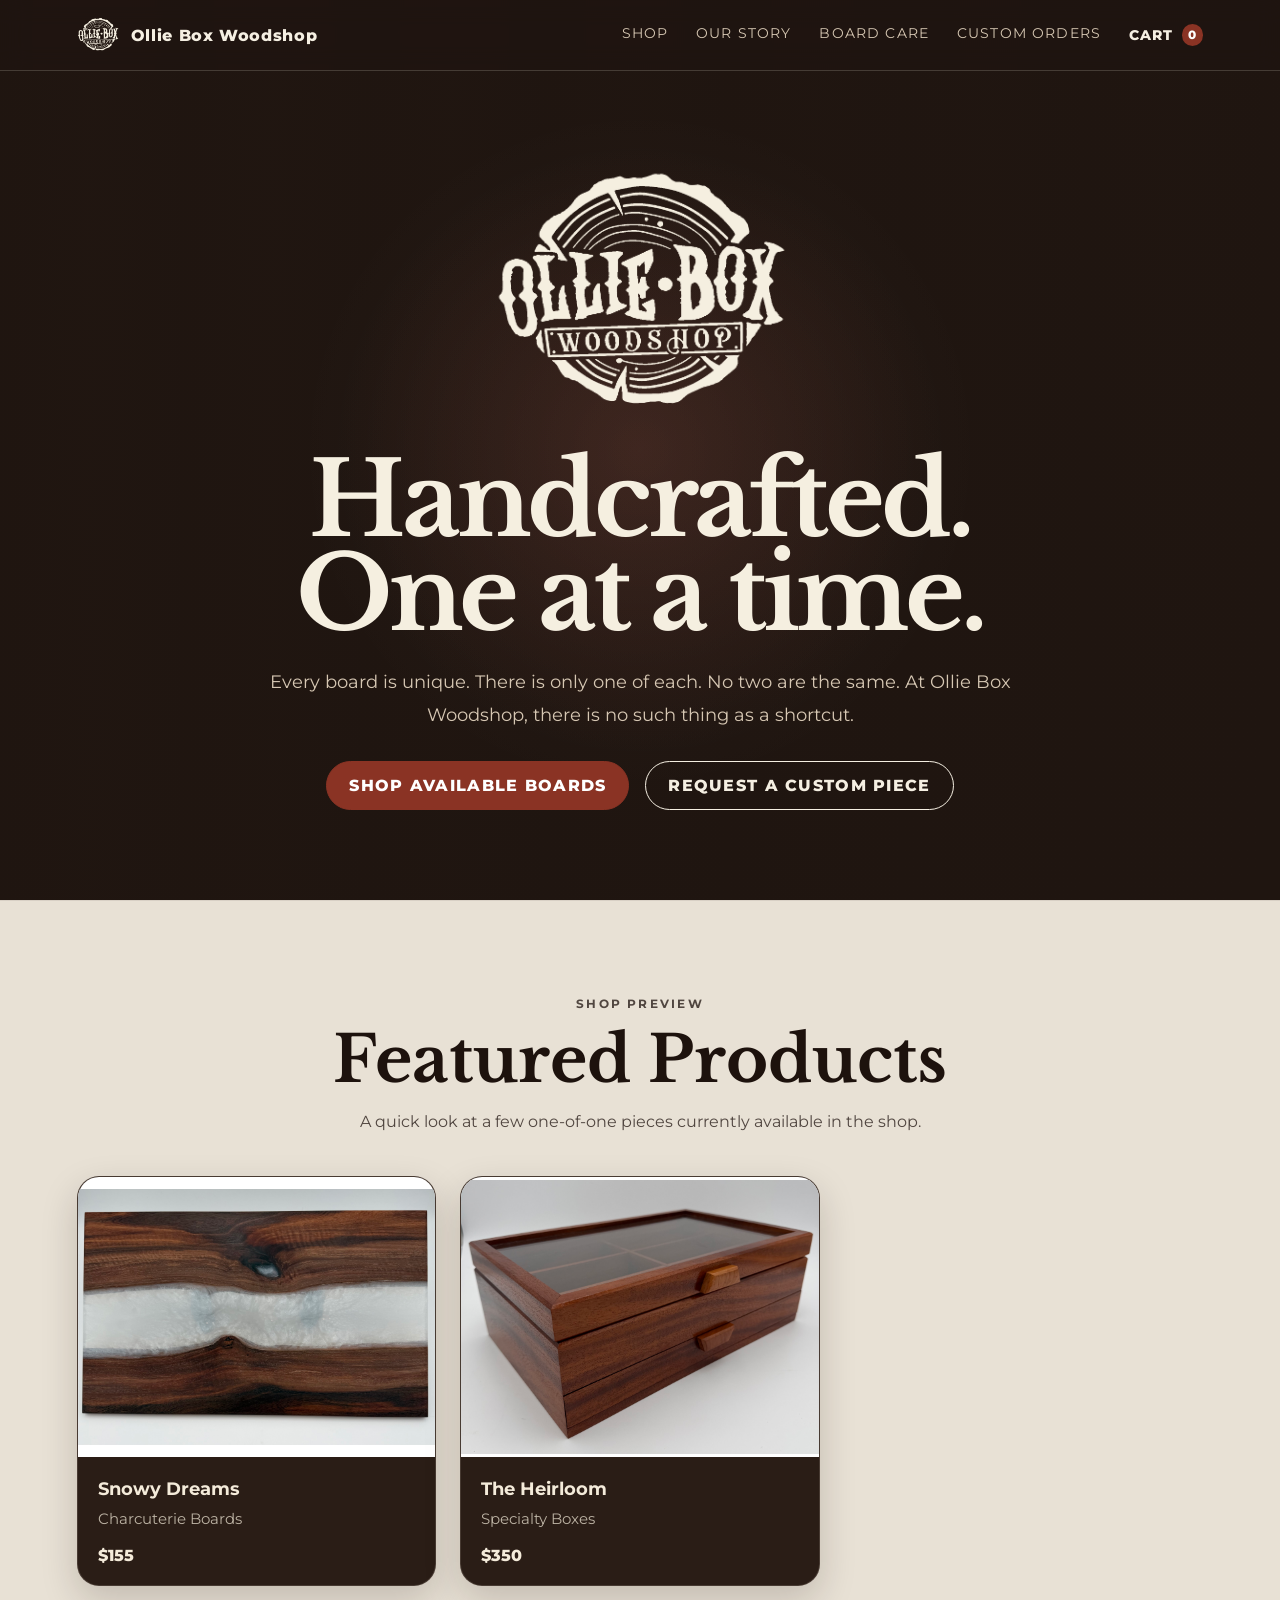
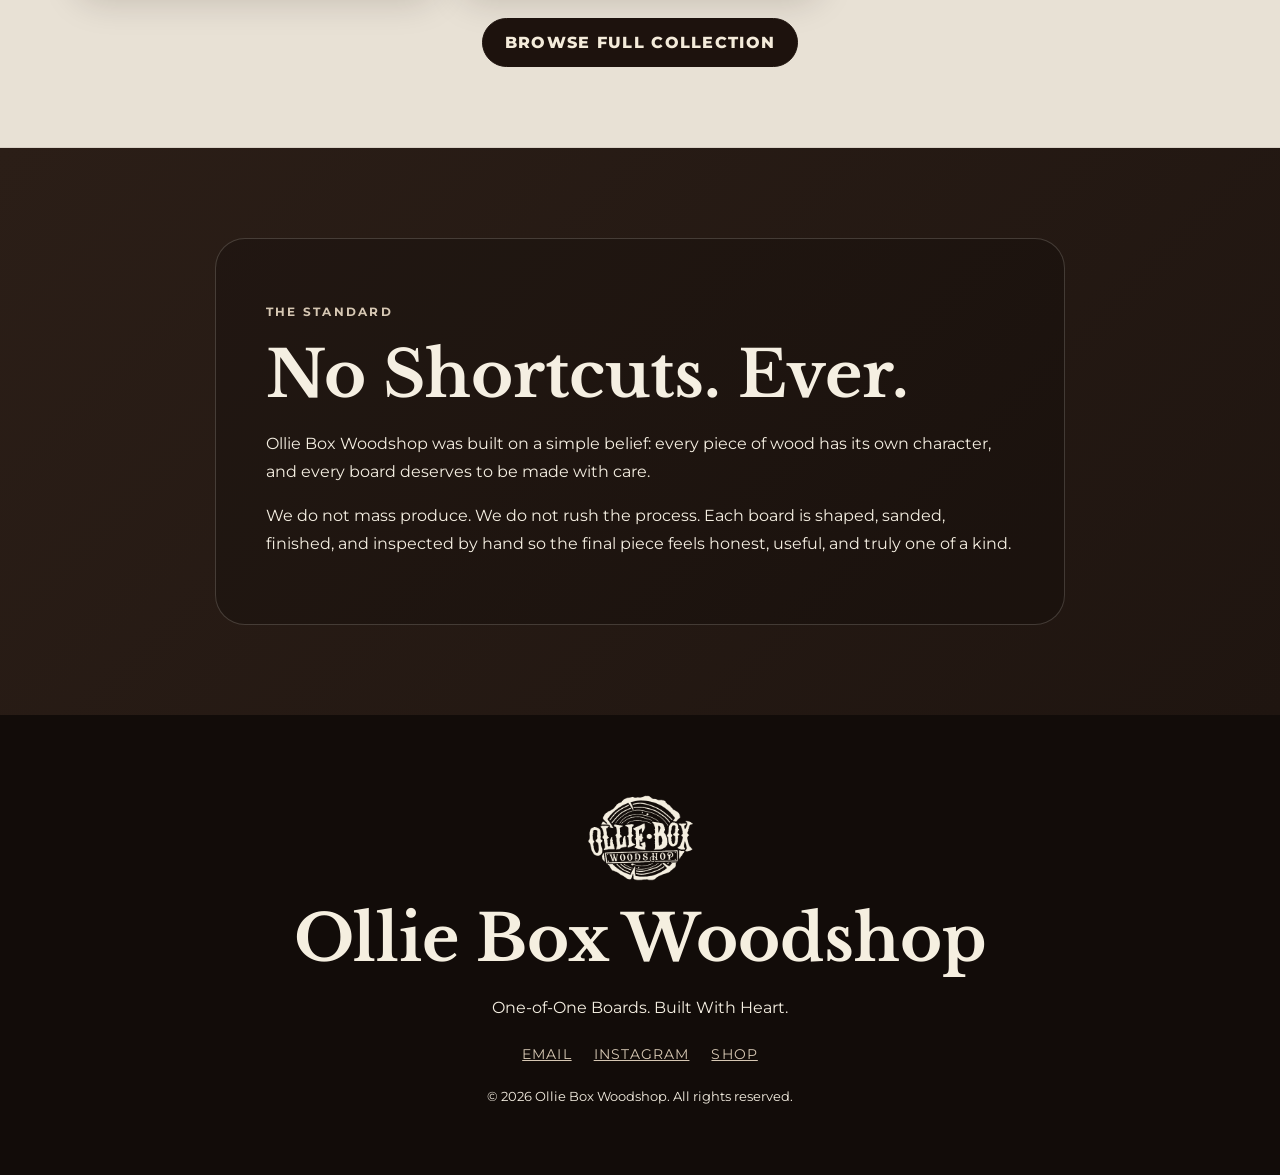
==== commit 09423adf: "tracking code" ====
--- a/index.html
+++ b/index.html
@@ -251,12 +251,21 @@
         height: 230px;
       }
     }
-  </style>
+</style>
+  <!-- Google tag (gtag.js) -->
+  <script async src="https://www.googletagmanager.com/gtag/js?id=G-DNTYYRZPH8"></script>
+  <script>
+    window.dataLayer = window.dataLayer || [];
+    function gtag(){dataLayer.push(arguments);}
+    gtag('js', new Date());
+
+    gtag('config', 'G-DNTYYRZPH8');
+  </script>
 </head>
 <body>
   <script>
 window.SnipcartSettings = {
-  publicApiKey: "YTI4NmY1ZGUtOWUxNy00MzVjLWI1ODAtMzYwZTI5MWE0ZTdlNjM5MTM4NjkxNjg4MDY2MTky",
+  publicApiKey: "ODY3MTI3MjAtZTcwNS00YzgxLTk0M2YtZDcwNWU2NmUyYzNkNjM5MTM4NjkxNjg4MDY2MTky",
   loadStrategy: "on-user-interaction",
   modalStyle: "side",
 };
@@ -267,7 +276,7 @@
 <link rel="stylesheet" href="https://cdn.snipcart.com/themes/v3.4.1/default/snipcart.css" />
 
 <div hidden id="snipcart"
-data-api-key="YTI4NmY1ZGUtOWUxNy00MzVjLWI1ODAtMzYwZTI5MWE0ZTdlNjM5MTM4NjkxNjg4MDY2MTky"
+data-api-key="ODY3MTI3MjAtZTcwNS00YzgxLTk0M2YtZDcwNWU2NmUyYzNkNjM5MTM4NjkxNjg4MDY2MTky"
 data-config-add-product-behavior="none"
 data-config-modal-style="side"></div>
   <header class="site-header">
